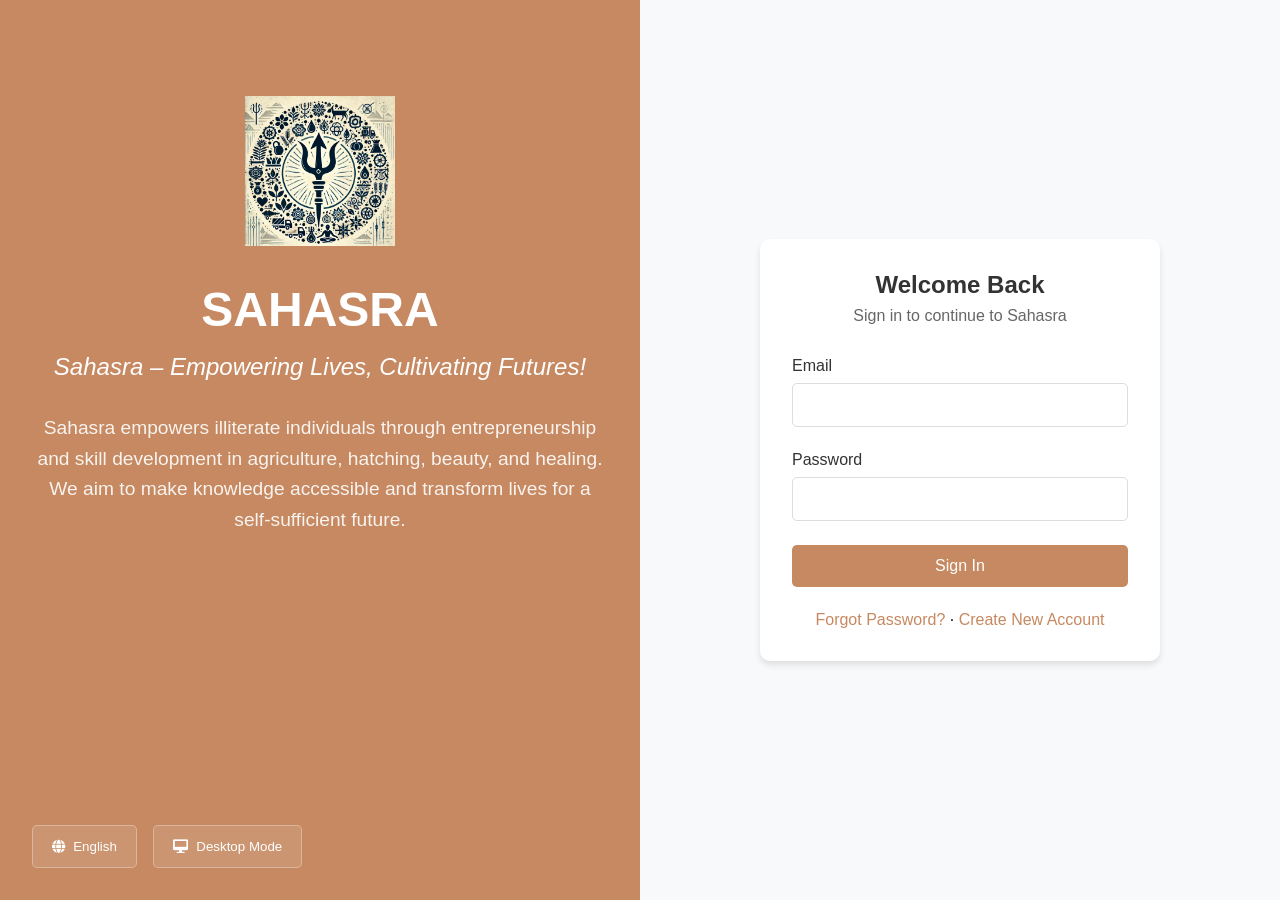
==== category-template.html @ 418916af "first commit" ====
<!DOCTYPE html>
<html lang="en" data-theme="light">
<head>
    <meta charset="UTF-8">
    <meta name="viewport" content="width=device-width, initial-scale=1.0">
    <title>Sahasra - Category</title>
    <link rel="icon" type="image/png" href="sahasralogo.png">
    <link rel="stylesheet" href="https://cdnjs.cloudflare.com/ajax/libs/font-awesome/6.0.0/css/all.min.css">
    <link rel="stylesheet" href="categories.css">
    <style>
        :root {
            --bg-color: #ffffff;
            --text-color: #333333;
            --card-bg: #ffffff;
            --border-color: #ddd;
            --primary-color: #C68961;
            --primary-dark: #b57951;
            --card-shadow: 0 4px 6px rgba(0, 0, 0, 0.1);
            --hover-shadow: 0 6px 12px rgba(0, 0, 0, 0.15);
        }

        [data-theme="dark"] {
            --bg-color: #1a1a1a;
            --text-color: #ffffff;
            --card-bg: #333333;
            --border-color: #444;
        }

        body {
            margin: 0;
            padding: 0;
            font-family: Arial, sans-serif;
            background-color: var(--bg-color);
            color: var(--text-color);
        }

        .dashboard {
            display: grid;
            grid-template-columns: repeat(3, 1fr);
            gap: 1.5rem;
            padding: 2rem;
            max-width: 1200px;
            margin: 0 auto;
        }

        .dashboard-card {
            background: var(--card-bg);
            border-radius: 10px;
            padding: 1.5rem;
            box-shadow: var(--card-shadow);
        }

        .dashboard-card h3 {
            color: var(--primary-color);
            margin-bottom: 1rem;
            display: flex;
            align-items: center;
            gap: 0.5rem;
        }

        .count {
            font-size: 2rem;
            color: var(--primary-color);
            margin: 1rem 0;
        }

        .list {
            margin-top: 1rem;
        }

        .list-item {
            padding: 0.5rem 0;
            border-bottom: 1px solid var(--border-color);
            display: flex;
            justify-content: space-between;
            align-items: center;
        }

        .list-item:last-child {
            border-bottom: none;
        }

        .status {
            color: #28a745;
        }

        .rating {
            color: gold;
        }

        /* Header styles */
        header {
            background: var(--card-bg);
            padding: 1rem;
            box-shadow: var(--card-shadow);
            position: sticky;
            top: 0;
            z-index: 100;
        }

        .navbar {
            display: flex;
            justify-content: space-between;
            align-items: center;
            max-width: 1200px;
            margin: 0 auto;
        }

        .nav-left {
            display: flex;
            align-items: center;
            gap: 1rem;
        }

        .back-btn {
            text-decoration: none;
            color: var(--primary-color);
        }

        .search-container {
            display: flex;
            align-items: center;
            gap: 0.5rem;
        }

        #searchInput {
            padding: 0.5rem;
            border: 1px solid var(--border-color);
            border-radius: 5px;
        }

        .search-btn {
            background-color: var(--primary-color);
            color: #ffffff;
            border: none;
            padding: 0.5rem 1rem;
            border-radius: 5px;
            cursor: pointer;
        }

        .logo {
            display: flex;
            align-items: center;
            gap: 1rem;
            text-decoration: none;
            color: var(--primary-color);
        }

        .logo img {
            width: 40px;
            height: 40px;
        }

        .logo h1 {
            font-size: 1.5rem;
        }

        .user-menu {
            position: relative;
        }

        .user-menu img {
            width: 40px;
            height: 40px;
            border-radius: 50%;
            cursor: pointer;
        }

        .menu-dropdown {
            position: absolute;
            top: 100%;
            right: 0;
            background: var(--card-bg);
            border-radius: 5px;
            box-shadow: var(--card-shadow);
            min-width: 200px;
            display: none;
            z-index: 1000;
        }

        .menu-dropdown.show {
            display: block;
        }

        .menu-dropdown a {
            display: block;
            padding: 0.8rem 1rem;
            text-decoration: none;
            color: var(--text-color);
            transition: background-color 0.3s;
        }

        .menu-dropdown a:hover {
            background-color: var(--bg-color);
        }

        .community-chat {
            position: fixed;
            bottom: 20px;
            right: 20px;
            background: white;
            border-radius: 10px;
            box-shadow: 0 2px 10px rgba(0,0,0,0.1);
            width: 300px;
            border: 2px solid #C68961;
            display: none;
            z-index: 1000;
        }

        .chat-header {
            padding: 10px 15px;
            background: #C68961;
            color: white;
            border-radius: 8px 8px 0 0;
            display: flex;
            justify-content: space-between;
            align-items: center;
        }

        .chat-header i {
            cursor: pointer;
        }

        .chat-messages {
            height: 300px;
            overflow-y: auto;
            padding: 15px;
            background: white;
        }

        .message {
            margin-bottom: 10px;
            padding: 8px 12px;
            border-radius: 15px;
            max-width: 80%;
            word-wrap: break-word;
        }

        .message.sent {
            background: #C68961;
            color: white;
            margin-left: auto;
            border-bottom-right-radius: 5px;
        }

        .message.received {
            background: #f0f0f0;
            color: #333;
            margin-right: auto;
            border-bottom-left-radius: 5px;
        }

        .chat-input {
            display: flex;
            padding: 10px;
            border-top: 1px solid #eee;
            background: white;
            border-radius: 0 0 8px 8px;
        }

        .chat-input input {
            flex: 1;
            padding: 8px 12px;
            border: 2px solid #C68961;
            border-radius: 20px;
            margin-right: 10px;
            outline: none;
        }

        .chat-input button {
            background: #C68961;
            color: white;
            border: none;
            width: 40px;
            height: 40px;
            border-radius: 50%;
            cursor: pointer;
            display: flex;
            align-items: center;
            justify-content: center;
            transition: background-color 0.3s;
        }

        .chat-input button:hover {
            background: #a06745;
        }

        .chat-toggle {
            position: fixed;
            bottom: 20px;
            right: 20px;
            background: #C68961;
            color: white;
            border: none;
            width: 50px;
            height: 50px;
            border-radius: 50%;
            cursor: pointer;
            display: flex;
            align-items: center;
            justify-content: center;
            font-size: 20px;
            box-shadow: 0 2px 10px rgba(0,0,0,0.1);
            z-index: 999;
            transition: transform 0.3s;
        }

        .chat-toggle:hover {
            transform: scale(1.1);
        }

        .chat-badge {
            position: absolute;
            top: -5px;
            right: -5px;
            background: #dc3545;
            color: white;
            border-radius: 50%;
            width: 20px;
            height: 20px;
            font-size: 12px;
            display: flex;
            align-items: center;
            justify-content: center;
            display: none;
        }
    </style>
</head>
<body>
    <!-- Header -->
    <header>
        <nav class="navbar">
            <div class="nav-left">
                <a href="index.html" class="back-btn">
                    <i class="fas fa-arrow-left"></i>
                </a>
                <h1 id="categoryTitle">Category</h1>
            </div>
            <div class="search-container">
                <input type="text" id="searchInput" placeholder="Search in this category...">
                <button type="button" class="search-btn">
                    <i class="fas fa-search"></i>
                </button>
            </div>
        </nav>
    </header>

    <!-- Dashboard Section -->
    <div class="dashboard">
        <div class="dashboard-card">
            <h3><i class="fas fa-video"></i> Uploaded Videos</h3>
            <div class="count">0</div>
            <div class="list">
                <div class="list-item">No videos uploaded yet</div>
            </div>
        </div>

        <div class="dashboard-card">
            <h3><i class="fas fa-star"></i> Reviews & Ratings</h3>
            <div class="rating">
                <i class="fas fa-star"></i>
                <i class="fas fa-star"></i>
                <i class="fas fa-star"></i>
                <i class="fas fa-star"></i>
                <i class="far fa-star"></i>
                <span>(4.0)</span>
            </div>
            <div class="list">
                <div class="list-item">
                    <span>Overall Rating</span>
                    <span>4.0/5</span>
                </div>
                <div class="list-item">
                    <span>Total Reviews</span>
                    <span>0</span>
                </div>
            </div>
        </div>

        <div class="dashboard-card">
            <h3><i class="fas fa-history"></i> Payment History</h3>
            <div class="count">₹0</div>
            <div class="list">
                <div class="list-item">No transactions yet</div>
            </div>
        </div>

        <div class="dashboard-card">
            <h3><i class="fas fa-heart"></i> Interested Sections</h3>
            <div class="list">
                <div class="list-item">No interests added</div>
            </div>
        </div>

        <div class="dashboard-card">
            <h3><i class="fas fa-thumbs-up"></i> Liked Videos</h3>
            <div class="count">0</div>
            <div class="list">
                <div class="list-item">No liked videos</div>
            </div>
        </div>

        <div class="dashboard-card">
            <h3><i class="fas fa-chart-line"></i> Activity</h3>
            <div class="list">
                <div class="list-item">
                    <span>Last Login</span>
                    <span id="lastLogin">Just now</span>
                </div>
                <div class="list-item">
                    <span>Account Status</span>
                    <span class="status">Active</span>
                </div>
            </div>
        </div>
    </div>

    <!-- Category Content -->
    <div class="category-page">
        <div class="category-header">
            <h1 id="categoryTitle">Category Title</h1>
            <p id="categoryDescription">Category description goes here</p>
        </div>
        <div class="subcategories-grid" id="subcategoriesGrid">
            <!-- Subcategories will be dynamically inserted here -->
        </div>
        <button class="back-button" onclick="window.location.href='home.html'">
            <i class="fas fa-home"></i>
        </button>
    </div>

    <!-- Community Chat -->
    <button class="chat-toggle" id="chatToggle">
        <i class="fas fa-comments"></i>
        <span class="chat-badge">1</span>
    </button>

    <div class="community-chat" id="chatWindow">
        <div class="chat-header">
            <span>Community Chat</span>
            <i class="fas fa-times" id="closeChat"></i>
        </div>
        <div class="chat-messages" id="chatMessages">
            <!-- Sample message -->
            <div class="message received">
                Welcome to the community chat! Feel free to ask questions or share your experiences.
            </div>
        </div>
        <div class="chat-input">
            <input type="text" id="messageInput" placeholder="Type your message...">
            <button id="sendMessage">
                <i class="fas fa-paper-plane"></i>
            </button>
        </div>
    </div>

    <script>
        // Get category from URL parameter
        const urlParams = new URLSearchParams(window.location.search);
        const category = urlParams.get('category');

        // Category data
        const categories = {
            gardening: {
                title: "House Gardening",
                description: "Explore various gardening solutions and resources",
                subcategories: [
                    { name: "Terrace Gardening", icon: "building", description: "Urban farming solutions for your terrace" },
                    { name: "Flower Gardening", icon: "seedling", description: "Beautiful flower cultivation techniques" },
                    { name: "Organic Gardening", icon: "leaf", description: "Natural and sustainable gardening methods" },
                    { name: "Herbal Gardening", icon: "spa", description: "Grow your own medicinal herbs" }
                ]
            },
            hatching: {
                title: "Hatching",
                description: "Discover various hatching and breeding solutions",
                subcategories: [
                    { name: "Poultry Hatching", icon: "drumstick-bite", description: "Poultry breeding and incubation" },
                    { name: "Aqua Culture", icon: "fish", description: "Fish breeding and aquaculture" },
                    { name: "Silkworm Hatching", icon: "bug", description: "Silkworm cultivation techniques" },
                    { name: "Honeybee Hatching", icon: "archive", description: "Beekeeping and honey production" }
                ]
            },
            beauticians: {
                title: "Beauticians",
                description: "Professional beauty and wellness services",
                subcategories: [
                    { name: "Skin Care", icon: "spa", description: "Professional skin care treatments" },
                    { name: "Herbal Care", icon: "leaf", description: "Natural beauty solutions" },
                    { name: "Makeup", icon: "magic", description: "Professional makeup services" },
                    { name: "Hairstyling", icon: "cut", description: "Hair care and styling" },
                    { name: "Mehandi", icon: "paint-brush", description: "Traditional henna art" },
                    { name: "Nail Art", icon: "hand-sparkles", description: "Professional nail care and design" }
                ]
            },
            healers: {
                title: "The Healers",
                description: "Holistic healing and wellness solutions",
                subcategories: [
                    { name: "Yoga and Meditation Healers", icon: "om", description: "Mind and body wellness through yoga" },
                    { name: "Herbal and Ayurvedic Healers", icon: "mortar-pestle", description: "Traditional healing methods" }
                ]
            },
            designers: {
                title: "The Designers",
                description: "Creative design and crafting solutions",
                subcategories: [
                    { name: "Tailoring", icon: "cut", description: "Custom clothing and alterations" },
                    { name: "Embroidery", icon: "thread", description: "Decorative needlework" },
                    { name: "Crafts", icon: "palette", description: "Handmade arts and crafts" }
                ]
            },
            homebytes: {
                title: "Home Bytes",
                description: "Explore homemade food items and delicacies",
                subcategories: [
                    { name: "Snacks", icon: "cookie", description: "Delicious homemade snacks" },
                    { name: "Pickles", icon: "pepper-hot", description: "Traditional and fusion pickles" }
                ]
            }
        };

        // Load category content
        function loadCategory() {
            if (!category || !categories[category]) {
                window.location.href = 'home.html';
                return;
            }

            const categoryData = categories[category];
            document.title = `Sahasra - ${categoryData.title}`;
            document.getElementById('categoryTitle').textContent = categoryData.title;
            document.getElementById('categoryDescription').textContent = categoryData.description;

            const grid = document.getElementById('subcategoriesGrid');
            grid.innerHTML = categoryData.subcategories.map(sub => `
                <div class="subcategory-card" onclick="handleSubcategoryClick('${sub.name}')">
                    <i class="fas fa-${sub.icon}"></i>
                    <h3>${sub.name}</h3>
                    <p>${sub.description}</p>
                </div>
            `).join('');
        }

        // Handle subcategory click
        function handleSubcategoryClick(subcategory) {
            const subcategorySlug = subcategory.toLowerCase().replace(/\s+/g, '-');
            const categoryType = ['beauticians', 'healers'].includes(category) ? 'service' : 'product';
            window.location.href = `subcategory.html?category=${category}&subcategory=${subcategorySlug}&type=${categoryType}`;
        }

        // Update UI with user data
        function updateUI(user) {
            const lastLoginElem = document.getElementById('lastLogin');
            if (user && user.lastLogin) {
                const loginDate = new Date(user.lastLogin);
                lastLoginElem.textContent = loginDate.toLocaleString();
            }
        }

        // Initialize
        document.addEventListener('DOMContentLoaded', () => {
            const user = localStorage.getItem('sahasra_user');
            if (!user) {
                window.location.href = 'landing.html';
            } else {
                loadCategory();
                updateUI(JSON.parse(user));
            }
        });

        // Sync theme with main page
        const htmlElement = document.documentElement;
        const savedTheme = localStorage.getItem('sahasra_theme');
        if (savedTheme) {
            htmlElement.setAttribute('data-theme', savedTheme);
        }

        // Community Chat Functionality
        const chatToggle = document.getElementById('chatToggle');
        const chatWindow = document.getElementById('chatWindow');
        const closeChat = document.getElementById('closeChat');
        const messageInput = document.getElementById('messageInput');
        const sendMessage = document.getElementById('sendMessage');
        const chatMessages = document.getElementById('chatMessages');
        const chatBadge = document.querySelector('.chat-badge');

        // Show chat window
        chatToggle.addEventListener('click', () => {
            chatWindow.style.display = 'block';
            chatToggle.style.display = 'none';
            chatBadge.style.display = 'none';
        });

        // Close chat window
        closeChat.addEventListener('click', () => {
            chatWindow.style.display = 'none';
            chatToggle.style.display = 'flex';
        });

        // Send message
        function handleSendMessage() {
            const message = messageInput.value.trim();
            if (message) {
                // Add user message
                const userMessage = document.createElement('div');
                userMessage.className = 'message sent';
                userMessage.textContent = message;
                chatMessages.appendChild(userMessage);

                // Clear input
                messageInput.value = '';

                // Auto scroll to bottom
                chatMessages.scrollTop = chatMessages.scrollHeight;

                // Simulate response after 1 second
                setTimeout(() => {
                    const botMessage = document.createElement('div');
                    botMessage.className = 'message received';
                    botMessage.textContent = getAutoResponse(message);
                    chatMessages.appendChild(botMessage);
                    chatMessages.scrollTop = chatMessages.scrollHeight;
                }, 1000);
            }
        }

        // Send message on button click
        sendMessage.addEventListener('click', handleSendMessage);

        // Send message on Enter key
        messageInput.addEventListener('keypress', (e) => {
            if (e.key === 'Enter') {
                handleSendMessage();
            }
        });

        // Auto responses
        function getAutoResponse(message) {
            message = message.toLowerCase();
            if (message.includes('hello') || message.includes('hi')) {
                return 'Hello! How can I help you today?';
            } else if (message.includes('price')) {
                return 'Our prices vary depending on the product. You can check specific prices in the product details.';
            } else if (message.includes('delivery')) {
                return 'We offer delivery within 3-5 business days for most locations.';
            } else if (message.includes('payment')) {
                return 'We accept all major credit cards, UPI, and net banking.';
            } else {
                return 'Thank you for your message! Our team will get back to you soon.';
            }
        }

        // Show notification badge occasionally
        setInterval(() => {
            if (chatWindow.style.display === 'none') {
                chatBadge.style.display = 'flex';
            }
        }, 30000);
    </script>
</body>
</html>
---- categories.css ----
.category-page {
    padding: 30px;
    max-width: 1200px;
    margin: 0 auto;
}

.category-header {
    text-align: center;
    margin-bottom: 40px;
}

.category-header h1 {
    color: #C68961;
    font-size: 2.5rem;
    margin-bottom: 10px;
}

.subcategories-grid {
    display: grid;
    grid-template-columns: repeat(3, 1fr);
    gap: 30px;
    padding: 20px;
    max-width: 1100px;
    margin: 0 auto;
}

.subcategory-card {
    background-color: var(--card-bg);
    border: 1px solid var(--border-color);
    border-radius: 15px;
    padding: 25px;
    text-align: center;
    transition: transform 0.3s, box-shadow 0.3s;
    cursor: pointer;
}

.subcategory-card:hover {
    transform: translateY(-5px);
    box-shadow: 0 5px 20px rgba(0,0,0,0.1);
}

.subcategory-card i {
    font-size: 2.5rem;
    color: #C68961;
    margin-bottom: 15px;
}

.subcategory-card h3 {
    font-size: 1.5rem;
    margin-bottom: 10px;
    color: var(--text-color);
}

.subcategory-card p {
    color: var(--text-color);
    opacity: 0.8;
}

.back-button {
    position: fixed;
    bottom: 30px;
    right: 30px;
    background-color: #C68961;
    color: white;
    border: none;
    border-radius: 50%;
    width: 50px;
    height: 50px;
    display: flex;
    align-items: center;
    justify-content: center;
    cursor: pointer;
    box-shadow: 0 2px 10px rgba(0,0,0,0.1);
    transition: transform 0.3s;
}

.back-button:hover {
    transform: scale(1.1);
}
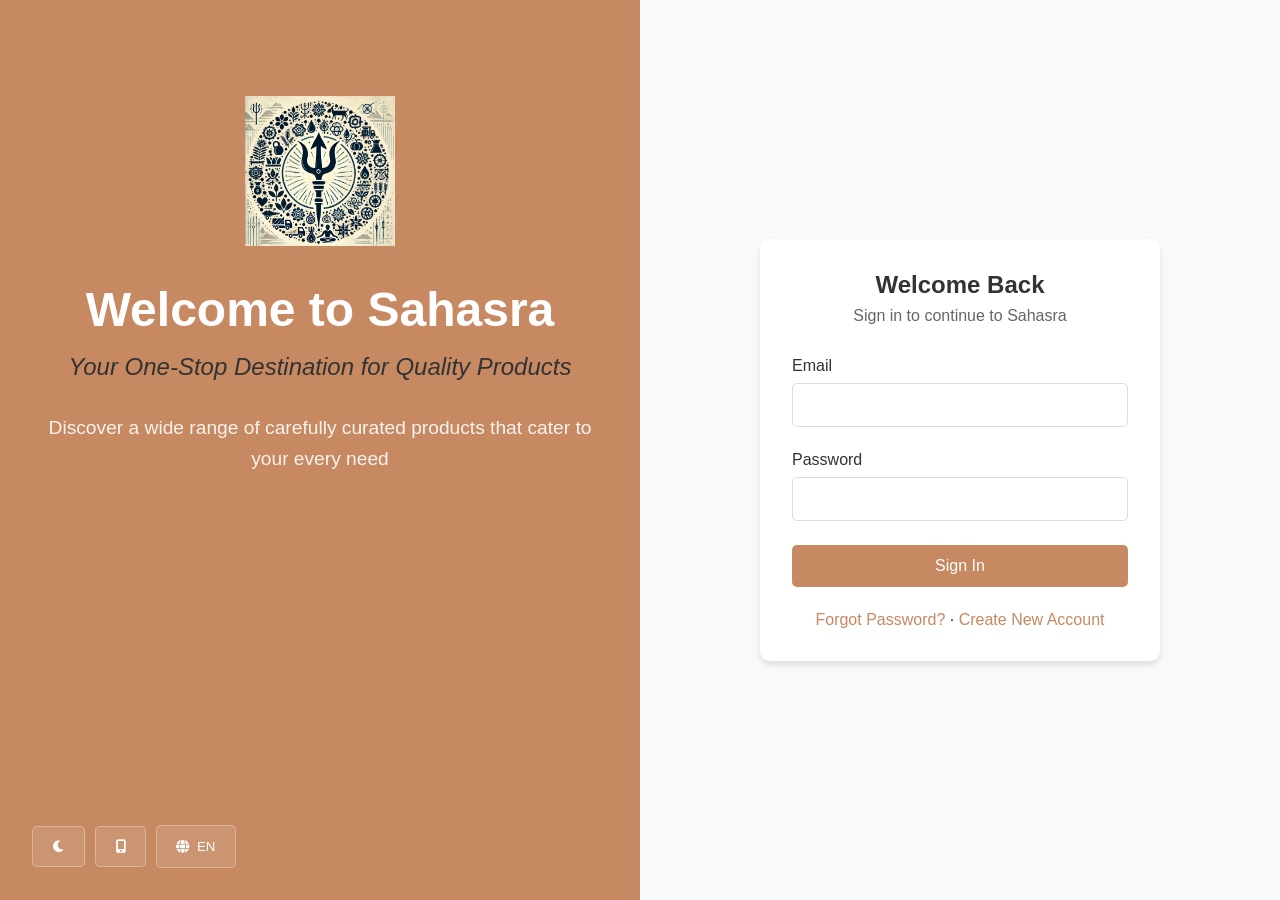
==== commit 09a784f4: "fifth command" ====
--- a/category-template.html
+++ b/category-template.html
@@ -324,6 +324,38 @@
             justify-content: center;
             display: none;
         }
+
+        .search-container {
+            position: relative;
+            margin: 20px auto;
+            max-width: 600px;
+        }
+
+        .search-container input {
+            width: 100%;
+            padding: 10px 40px 10px 15px;
+            border: 2px solid #ddd;
+            border-radius: 25px;
+            font-size: 16px;
+            outline: none;
+            transition: border-color 0.3s;
+        }
+
+        .search-container input:focus {
+            border-color: #007bff;
+        }
+
+        .search-icon {
+            position: absolute;
+            right: 15px;
+            top: 50%;
+            transform: translateY(-50%);
+            color: #666;
+        }
+
+        .subcategory-card.hidden {
+            display: none;
+        }
     </style>
 </head>
 <body>
@@ -337,10 +369,8 @@
                 <h1 id="categoryTitle">Category</h1>
             </div>
             <div class="search-container">
-                <input type="text" id="searchInput" placeholder="Search in this category...">
-                <button type="button" class="search-btn">
-                    <i class="fas fa-search"></i>
-                </button>
+                <input type="text" id="searchInput" placeholder="Search categories and subcategories...">
+                <i class="fas fa-search search-icon"></i>
             </div>
         </nav>
     </header>
@@ -423,6 +453,12 @@
         </div>
         <div class="subcategories-grid" id="subcategoriesGrid">
             <!-- Subcategories will be dynamically inserted here -->
+            <div class="subcategory-card" onclick="window.location.href='subcategory.html?category=' + category + '&subcategory=uploaded-videos&type=videos'">
+                <i class="fas fa-video"></i>
+                <h3>Uploaded Videos</h3>
+                <p>View and manage uploaded videos</p>
+                <span class="video-count" id="uploadedVideosCount">0 videos</span>
+            </div>
         </div>
         <button class="back-button" onclick="window.location.href='home.html'">
             <i class="fas fa-home"></i>
@@ -657,6 +693,32 @@
                 chatBadge.style.display = 'flex';
             }
         }, 30000);
+
+        // Update video count
+        function updateVideoCount() {
+            const videoCounts = JSON.parse(localStorage.getItem('videoCounts')) || {};
+            const totalCount = Object.values(videoCounts).reduce((a, b) => a + b, 0);
+            document.getElementById('uploadedVideosCount').textContent = totalCount + ' videos';
+        }
+
+        // Call on page load
+        updateVideoCount();
+
+        // Update count every second
+        setInterval(updateVideoCount, 1000);
+
+        // Search functionality
+        document.getElementById('searchInput').addEventListener('input', function(e) {
+            const searchTerm = e.target.value.toLowerCase();
+            const cards = document.querySelectorAll('.subcategory-card');
+
+            cards.forEach(card => {
+                const title = card.querySelector('h3').textContent.toLowerCase();
+                const description = card.querySelector('p').textContent.toLowerCase();
+                const isMatch = title.includes(searchTerm) || description.includes(searchTerm);
+                card.classList.toggle('hidden', !isMatch);
+            });
+        });
     </script>
 </body>
 </html>
